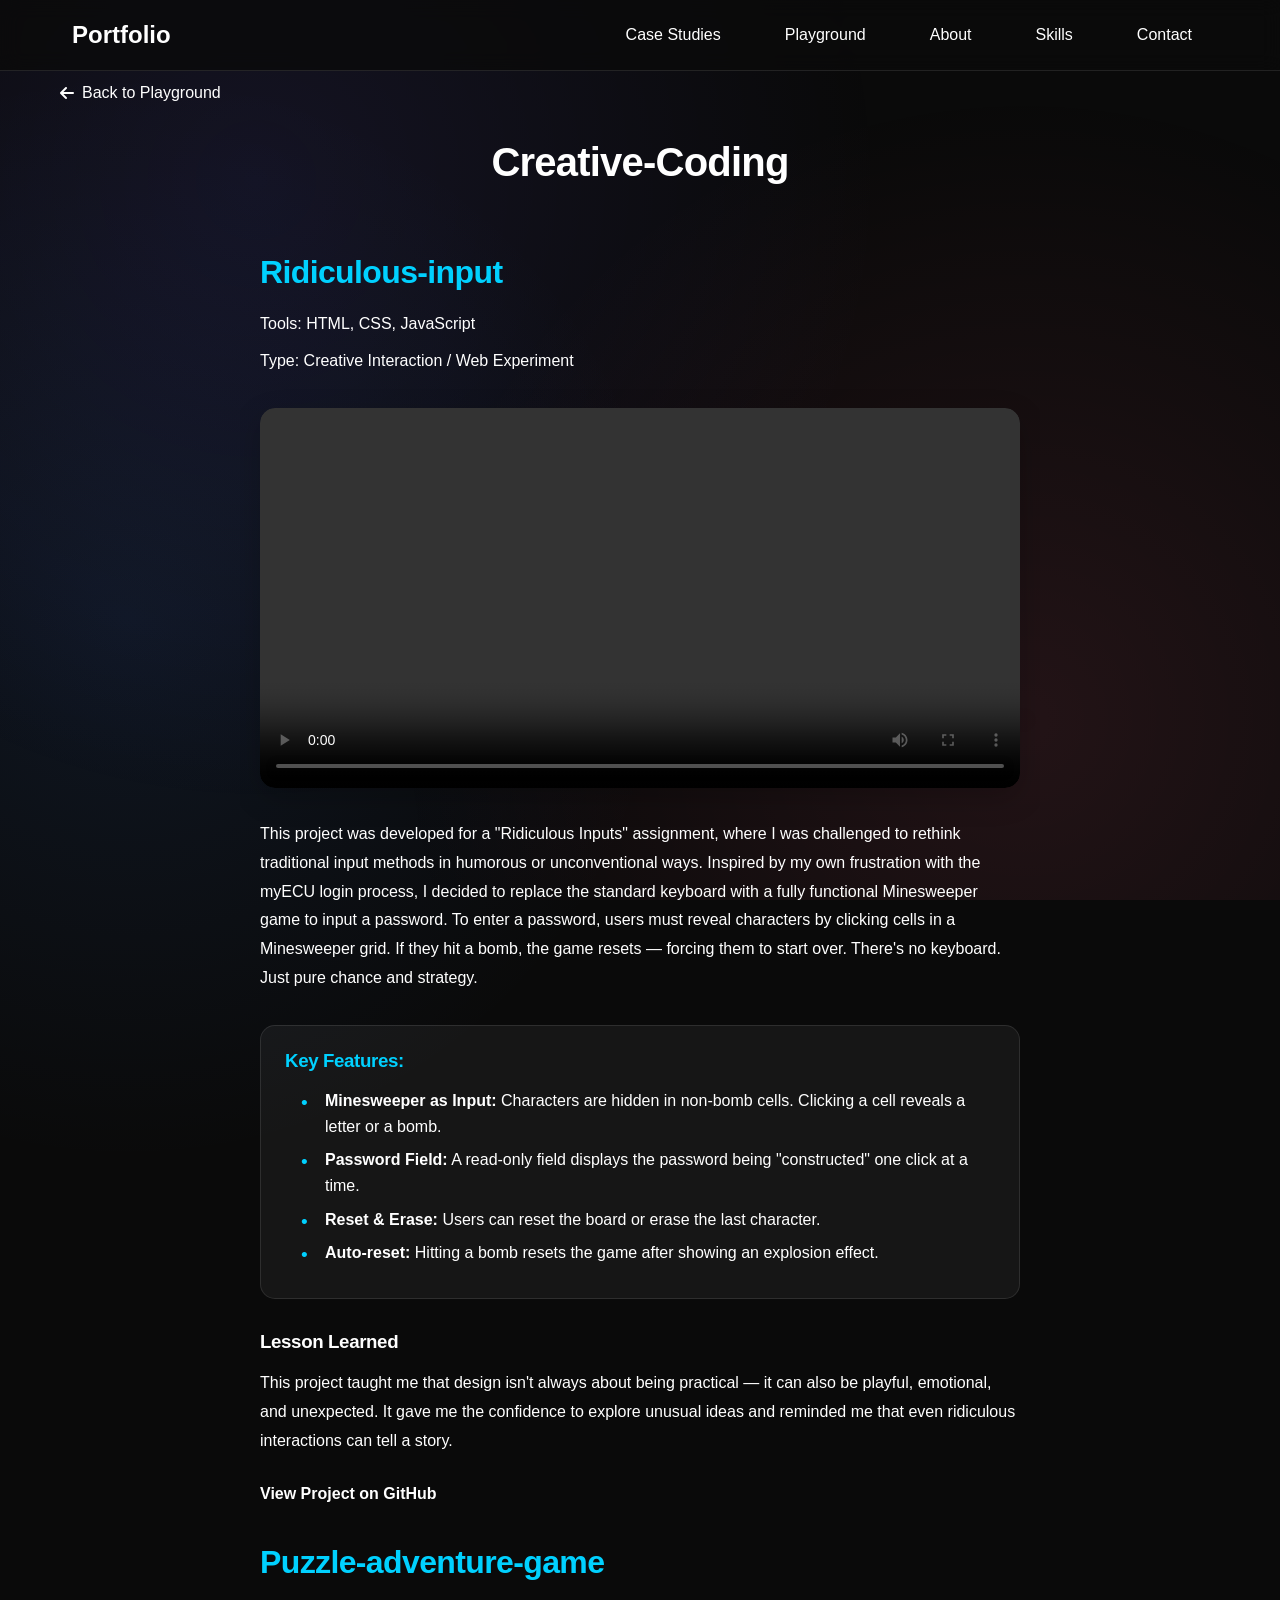
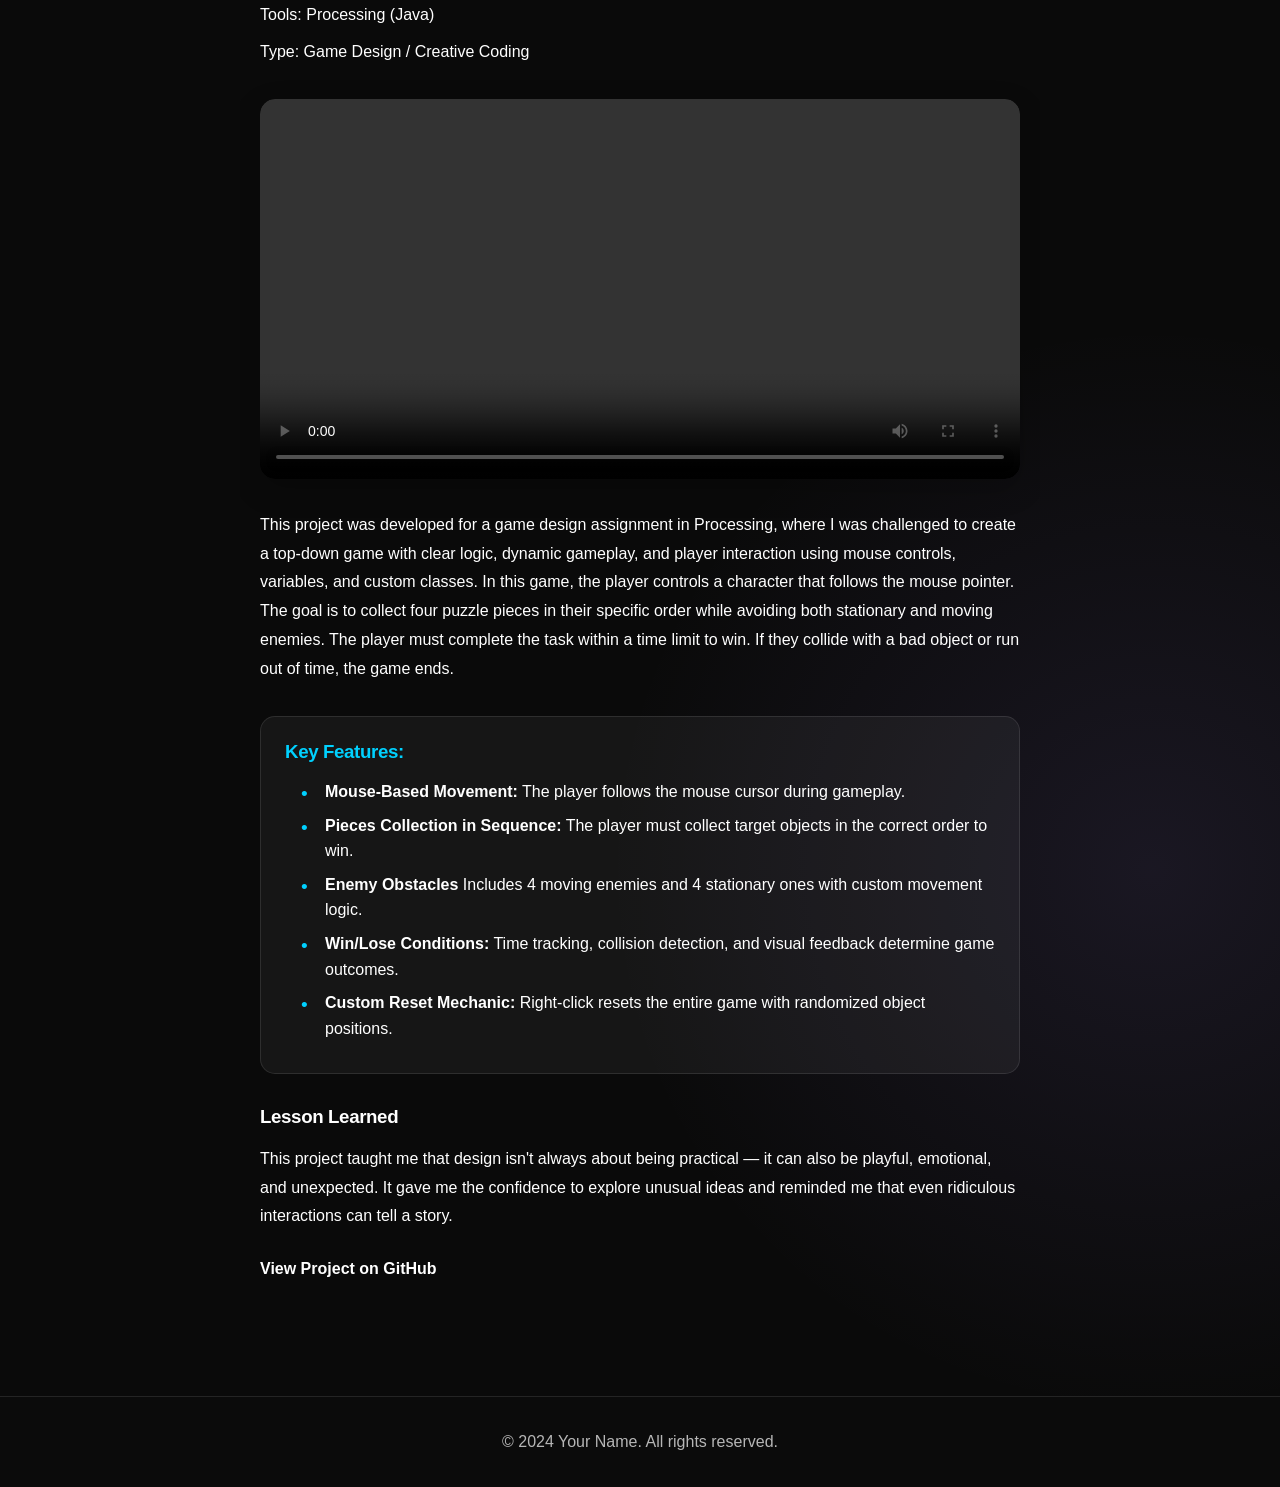
==== creative-coding.html @ 22c482e6 "Add files via upload" ====
<!DOCTYPE html>
<html lang="en">
<head>
    <meta charset="UTF-8">
    <meta name="viewport" content="width=device-width, initial-scale=1.0">
    <title>Creative Coding - My Portfolio</title>
    <link rel="icon" type="image/png" href="assets/moon_favicon.png" />
    <link rel="stylesheet" href="styles.css">
    <link rel="stylesheet" href="https://cdnjs.cloudflare.com/ajax/libs/font-awesome/6.0.0/css/all.min.css">
    <style>
        .project-detail {
            padding: 5rem 0;
        }
        
        .project-header {
            text-align: left;
            margin-bottom: 3rem;
        }
        
        .project-content {
            max-width: 800px;
            margin: 0 auto;
            padding: 0 20px;
            text-align: left;
        }
        
        .project-content h1 {
            margin-bottom: 1rem;
            color: var(--accent-color);
            font-size: 2rem;
            font-weight: 700;
            transition: color 0.3s ease;
        }
        
        .project-content h1:hover {
            color: var(--primary-color);
        }
        
        .project-content p {
            margin-bottom: 0.5rem;
        }
        
        .project-description {
            margin-bottom: 2rem;
            line-height: 1.8;
        }
        
        .back-link {
            display: inline-flex;
            align-items: center;
            gap: 0.5rem;
            color: var(--text-color);
            text-decoration: none;
            margin-bottom: 2rem;
            transition: color 0.3s ease;
        }
        
        .back-link:hover {
            color: var(--primary-color);
        }

        .project-description a {
            color: white;
            text-decoration: none;
            display: inline-flex;
            align-items: center;
            gap: 0.5rem;
            margin-top: 1rem;
            transition: color 0.3s ease;
        }

        .project-description a:hover {
            color: var(--accent-color);
        }
    </style>
</head>
<body>
    <nav class="navbar">
        <div class="nav-content">
            <a href="index.html#home" class="logo">Portfolio</a>
            <ul class="nav-links">
                <li><a href="index.html#case-studies">Case Studies</a></li>
                <li><a href="index.html#playground">Playground</a></li>
                <li><a href="index.html#about">About</a></li>
                <li><a href="index.html#skills">Skills</a></li>
                <li><a href="index.html#contact">Contact</a></li>
            </ul>
            <div class="menu-btn">
                <i class="fas fa-bars"></i>
            </div>
        </div>
    </nav>

    <section class="project-detail">
        <div class="container">
            <a href="index.html#playground" class="back-link">
                <i class="fas fa-arrow-left"></i>
                Back to Playground
            </a>
            <div class="project-header">
                <h2>Creative-Coding</h2>
            </div>
            <div class="project-content">
                <h1>Ridiculous-input </h1>
          <p> Tools: HTML, CSS, JavaScript</p>
         <p>  Type: Creative Interaction / Web Experiment</p>
                <div class="project-video">
                    <video controls>
                        <source src="assets/creative coding/minesweeper.mp4">
                        Your browser does not support the video tag.
                    </video>
                </div>

                <div class="project-description">
                    <p>This project was developed for a "Ridiculous Inputs" assignment, where I was challenged to rethink traditional input methods in humorous or unconventional ways. Inspired by my own frustration with the myECU login process, I decided to replace the standard keyboard with a fully functional Minesweeper game to input a password.
                        To enter a password, users must reveal characters by clicking cells in a Minesweeper grid. If they hit a bomb, the game resets — forcing them to start over. There's no keyboard. Just pure chance and strategy.</p>
                </div>
                
                <div class="project-details">
                    <h3>Key Features:</h3>
                    <ul>
                        <li><strong>Minesweeper as Input:</strong> Characters are hidden in non-bomb cells. Clicking a cell reveals a letter or a bomb.</li>
                        <li><strong>Password Field:</strong> A read-only field displays the password being "constructed" one click at a time.</li>
                        <li><strong>Reset & Erase:</strong> Users can reset the board or erase the last character.</li>
                        <li><strong>Auto-reset:</strong> Hitting a bomb resets the game after showing an explosion effect.</li>
                    </ul>
                </div>
                <div class="project-description">
                    <h3>Lesson Learned</h3>
                    <p>This project taught me that design isn't always about being practical — it can also be playful, emotional, and unexpected. It gave me the confidence to explore unusual ideas and reminded me that even ridiculous interactions can tell a story.</p>
                    <a href="https://github.com/Maforooz/Ridiculous-input.git"><strong>View Project on GitHub </strong></a>
                </div>
            </div>

            <div class="project-content">
                <h1>Puzzle-adventure-game</h1>
                <p>Tools: Processing (Java)</p>
                <p>Type: Game Design / Creative Coding</p>
                <div class="project-video">
                    <video controls>
                        <source src="assets/creative coding/puzzle.mp4">
                        Your browser does not support the video tag.
                    </video>
                </div>

                <div class="project-description">
                    <p>This project was developed for a game design assignment in Processing, where I was challenged to create a top-down game with clear logic, dynamic gameplay, and player interaction using mouse controls, variables, and custom classes.
                        In this game, the player controls a character that follows the mouse pointer. The goal is to collect four puzzle pieces in their specific order while avoiding both stationary and moving enemies. The player must complete the task within a time limit to win. If they collide with a bad object or run out of time, the game ends.</p>
                </div>
                
                <div class="project-details">
                    <h3>Key Features:</h3>
                    <ul>
                        <li><strong>Mouse-Based Movement:</strong> The player follows the mouse cursor during gameplay.</li>
                        <li><strong>Pieces Collection in Sequence:</strong> The player must collect target objects in the correct order to win.</li>
                        <li><strong>Enemy Obstacles</strong>  Includes 4 moving enemies and 4 stationary ones with custom movement logic.</li>
                        <li><strong>Win/Lose Conditions:</strong> Time tracking, collision detection, and visual feedback determine game outcomes.</li>
                        <li><strong>Custom Reset Mechanic:</strong> Right-click resets the entire game with randomized object positions.</li>
                    </ul>
                </div>
                <div class="project-description">
                    <h3>Lesson Learned</h3>
                    <p>This project taught me that design isn't always about being practical — it can also be playful, emotional, and unexpected. It gave me the confidence to explore unusual ideas and reminded me that even ridiculous interactions can tell a story.</p>

                    <a href="https://github.com/Maforooz/Puzzle-Game.git"><strong>View Project on GitHub</strong></a>
            </div>
        </div>
    </section>

    <footer>
            <p>&copy; 2024 Your Name. All rights reserved.</p>
        </div>
    </footer>

    <script src="script.js"></script>
</body>
</html>
---- styles.css ----
/* Reset and base styles */
* {
    margin: 0;
    padding: 0;
    box-sizing: border-box;
    scroll-behavior: smooth;
}

:root {
    --primary-color: #6C63FF;
    --secondary-color: #FF6584;
    --accent-color: #00D1FF;
    --text-color: #FFFFFF;
    --light-text: rgba(255, 255, 255, 0.7);
    --background: #0A0A0A;
    --section-bg: #0B0B0B;
    --card-bg: rgba(255, 255, 255, 0.05);
    --border-color: rgba(255, 255, 255, 0.1);
}

body {
    font-family: 'Inter', 'Segoe UI', sans-serif;
    line-height: 1.6;
    color: var(--text-color);
    background-color: var(--background);
    background-image: 
        radial-gradient(circle at 10% 20%, rgba(59, 130, 246, 0.1) 0%, transparent 20%),
        radial-gradient(circle at 90% 80%, rgba(167, 139, 250, 0.1) 0%, transparent 20%);
}

/* Creative Background Effects */
body::before {
    content: '';
    position: fixed;
    top: 0;
    left: 0;
    width: 100%;
    height: 100%;
    background: 
        radial-gradient(circle at 20% 20%, rgba(108, 99, 255, 0.1) 0%, transparent 50%),
        radial-gradient(circle at 80% 80%, rgba(255, 101, 132, 0.1) 0%, transparent 50%);
    z-index: -1;
    animation: gradientMove 20s ease infinite;
}

@keyframes gradientMove {
    0% { transform: scale(1); }
    50% { transform: scale(1.2); }
    100% { transform: scale(1); }
}

.container {
    max-width: 1200px;
    margin: 0 auto;
    padding: 0 20px;
}

/* Navigation */
.navbar {
    position: fixed;
    top: 0;
    left: 0;
    width: 100%;
    background: rgba(10, 10, 10, 0.8);
    backdrop-filter: blur(10px);
    z-index: 1000;
    border-bottom: 1px solid rgba(255, 255, 255, 0.1);
    transition: all 0.3s ease;
}

.navbar.scrolled {
    background: rgba(255, 255, 255, 0.95);
    box-shadow: 0 4px 30px rgba(0, 0, 0, 0.1);
}

.navbar.scrolled .nav-links a {
    color: #1e293b;
}

.navbar.scrolled .logo {
    color: #1e293b;
}

.navbar.scrolled .menu-btn i {
    color: #1e293b;
}

.nav-content {
    display: flex;
    justify-content: space-between;
    align-items: center;
    padding: 1rem 2rem;
    max-width: 1200px;
    margin: 0 auto;
}

.logo {
    font-size: 1.5rem;
    font-weight: bold;
    color: var(--text-color);
    position: relative;
    text-decoration: none;
    display: inline-block;
}

.logo::after {
    content: '';
    position: absolute;
    bottom: -5px;
    left: 0;
    width: 100%;
    height: 2px;
    background: linear-gradient(90deg, var(--text-color), var(--secondary-color));
    transform: scaleX(0);
    transition: transform 0.3s ease;
}

.logo:hover::after {
    transform: scaleX(1);
}

.nav-links {
    display: flex;
    list-style: none;
    gap: 2rem;
}

.nav-links a {
    text-decoration: none;
    color: var(--text-color);
    font-weight: 500;
    position: relative;
    padding: 0.5rem 1rem;
    transition: all 0.3s ease;
}

.nav-links a::after {
    content: '';
    position: absolute;
    bottom: 0;
    left: 50%;
    width: 0;
    height: 2px;
    background: var(--accent-color);
    transition: all 0.3s ease;
    transform: translateX(-50%);
}

.nav-links a:hover::after {
    width: 80%;
}

.menu-btn {
    display: none;
    font-size: 1.5rem;
    cursor: pointer;
}

/* Hero Section */
.hero {
    height: 100vh;
    display: flex;
    align-items: center;
    justify-content: center;
    text-align: center;
    position: relative;
    overflow: hidden;
    background: linear-gradient(135deg, 
        rgba(108, 99, 255, 0.1) 0%,
        rgba(255, 101, 132, 0.1) 100%);
}

.hero::before {
    content: '';
    position: absolute;
    top: 0;
    left: 0;
    width: 100%;
    height: 100%;
    background: 
        radial-gradient(circle at 20% 20%, rgba(108, 99, 255, 0.2) 0%, transparent 50%),
        radial-gradient(circle at 80% 80%, rgba(255, 101, 132, 0.2) 0%, transparent 50%),
        radial-gradient(circle at 50% 50%, rgba(0, 209, 255, 0.1) 0%, transparent 70%);
    z-index: -1;
    animation: gradientShift 20s ease infinite;
}

/* Remove the grid pattern */
.hero::after {
    display: none;
}

@keyframes gradientShift {
    0% { 
        background: 
            radial-gradient(circle at 20% 20%, rgba(135, 99, 255, 0.436) 0%, transparent 50%),
            radial-gradient(circle at 80% 80%, rgba(255, 101, 132, 0.637) 0%, transparent 50%),
            radial-gradient(circle at 50% 50%, rgba(0, 208, 255, 0.438) 0%, transparent 70%);
    }
    50% { 
        background: 
            radial-gradient(circle at 20% 20%, rgba(255, 101, 132, 0.63) 0%, transparent 50%),
            radial-gradient(circle at 80% 80%, rgba(0, 208, 255, 0.442) 0%, transparent 50%),
            radial-gradient(circle at 50% 50%, rgba(107, 99, 255, 0.49) 0%, transparent 70%);
    }
    100% { 
        background: 
            radial-gradient(circle at 20% 20%, rgba(107, 99, 255, 0.348) 0%, transparent 50%),
            radial-gradient(circle at 80% 80%, rgba(255, 101, 132, 0.451) 0%, transparent 50%),
            radial-gradient(circle at 50% 50%, rgba(0, 208, 255, 0.345) 0%, transparent 70%);
    }
}

.hero-content {
    position: relative;
    z-index: 1;
    backdrop-filter: blur(2px);
    background: rgba(10, 10, 10, 0.3);
    padding: 3rem;
    border-radius: 20px;
    box-shadow: 0 8px 32px rgba(0, 0, 0, 0.2);
    border: 1px solid rgba(255, 255, 255, 0.1);
}

.hero-content h1 {
    font-size: 3.5rem;
    margin-bottom: 2rem;
    line-height: 1.4;
    letter-spacing: -0.02em;
    color: var(--text-color);
    text-shadow: 0 2px 4px rgba(0, 0, 0, 0.3);
    background: none;
   
    -webkit-text-fill-color: var(--text-color);
}

.hero-content p {
    font-size: 1.2rem;
    margin-bottom: 3rem;
    color: var(--text-color);
    line-height: 1.8;
    max-width: 600px;
    margin-left: auto;
    margin-right: auto;
    text-shadow: 0 1px 2px rgba(0, 0, 0, 0.2);
}

.hero-buttons {
    display: flex;
    gap: 1rem;
    justify-content: center;
    margin-top: 2rem;
}

.cta-button {
    display: inline-block;
    padding: 1rem 2rem;
    background: transparent;
    color: var(--text-color);
    text-decoration: none;
    border: 2px solid var(--accent-color);
    border-radius: 30px;
    font-weight: bold;
    transition: all 0.3s ease;
    position: relative;
    overflow: hidden;
}

.cta-button.secondary {
    border-color: var(--accent-color);
}

.cta-button::before {
    content: '';
    position: absolute;
    top: 0;
    left: -100%;
    width: 100%;
    height: 100%;
    background: linear-gradient(90deg, transparent, rgba(255, 255, 255, 0.2), transparent);
    transition: left 0.5s ease;
}

.cta-button:hover {
    color: var(--text-color);
    transform: translateY(-3px);
    box-shadow: 0 5px 15px rgba(0, 209, 255, 0.3);
}

.cta-button:hover::before {
    left: 100%;
}

/* About Section */
.about {
    padding: 5rem 0;
    background: var(--section-bg);
}

.about-content {
    display: grid;
    grid-template-columns: 1fr 1fr;
    gap: 1rem;
    align-items: left;
}

.about-image img {
    width: 50%;
    border-radius: 50%;
    box-shadow: 0 10px 30px rgba(0, 0, 0, 0.2);
}

.about-stats {
    display: flex;
    gap: 2rem;
    margin-top: 2rem;
}

.stat {
    text-align: center;
}

.stat-number {
    font-size: 2rem;
    font-weight: bold;
    color: var(--accent-color);
    display: block;
}

.stat-label {
    color: var(--light-text);
    font-size: 0.9rem;
}

/* Projects Section */
.projects {
    padding: 5rem 0;
    background: var(--section-bg);
    position: relative;
}

.projects::before {
    content: '';
    position: absolute;
    top: 0;
    left: 0;
    width: 100%;
    height: 100%;
    background: linear-gradient(135deg, 
        rgba(59, 130, 246, 0.1) 0%,
        rgba(167, 139, 250, 0.1) 100%);
    z-index: -1;
}

.project-grid {
    display: grid;
    grid-template-columns: repeat(auto-fit, minmax(300px, 1fr));
    gap: 2rem;
    margin-top: 2rem;
}

.project-card {
    background: var(--card-bg);
    border-radius: 15px;
    overflow: hidden;
    border: 1px solid var(--border-color);
    transition: all 0.4s cubic-bezier(0.4, 0, 0.2, 1);
    position: relative;
}

.project-card::before {
    content: '';
    position: absolute;
    top: 0;
    left: 0;
    width: 100%;
    height: 100%;
    background: linear-gradient(45deg, var(--primary-color), var(--accent-color));
    opacity: 0;
    transition: opacity 0.4s ease;
    z-index: 1;
}

.project-card:hover {
    transform: translateY(-10px) scale(1.02);
    box-shadow: 0 20px 40px rgba(0, 0, 0, 0.3);
}

.project-card:hover::before {
    opacity: 0.1;
}

.project-card img {
    width: 100%;
    height: 300px;
    object-fit: cover;
    transition: transform 0.3s ease;
}

.project-card:hover img {
    transform: scale(1.05);
}

.project-info {
    padding: 1.5rem;
    position: relative;
    z-index: 1;
}

.project-info h3 {
    margin-bottom: 0.5rem;
    color: var(--text-color);
    font-size: 1.5rem;
}

.project-info p {
    color: var(--light-text);
    margin-bottom: 1rem;
    font-size: 0.9rem;
}

.project-link {
    display: inline-block;
    padding: 0.5rem 1rem;
    background: var(--accent-color);
    color: var(--background);
    text-decoration: none;
    border-radius: 5px;
    transition: all 0.3s ease;
    font-weight: 500;
}

.project-link:hover {
    transform: translateY(-2px);
    box-shadow: 0 5px 15px rgba(244, 114, 182, 0.3);
}

/* Skills Section */
.skills {
    padding: 5rem 0;
    background: var(--section-bg);
}

.skills-grid {
    display: grid;
    grid-template-columns: repeat(auto-fit, minmax(300px, 1fr));
    gap: 2rem;
    margin-top: 2rem;
}

.skill-category {
    background: var(--card-bg);
    padding: 2rem;
    border-radius: 15px;
    border: 1px solid var(--border-color);
}

.skill-category h3 {
    color: var(--accent-color);
    margin-bottom: 1rem;
}

.skill-items {
    display: flex;
    flex-wrap: wrap;
    gap: 1rem;
}

.skill-item {
    background: rgba(255, 255, 255, 0.1);
    padding: 0.5rem 1rem;
    border-radius: 20px;
    color: var(--text-color);
    font-size: 0.9rem;
    transition: all 0.3s ease;
}

.skill-item:hover {
    background: var(--accent-color);
    transform: translateY(-2px);
}

/* Contact Section */
.contact {
    padding: 5rem 0;
}

.contact-content {
    text-align: center;
    max-width: 600px;
    margin: 0 auto;
}

.contact-links {
    display: flex;
    gap: 2rem;
    justify-content: center;
    margin-top: 2rem;
}

.contact-link {
    display: flex;
    align-items: center;
    gap: 0.5rem;
    color: var(--text-color);
    text-decoration: none;
    padding: 0.75rem 1.5rem;
    border: 1px solid var(--border-color);
    border-radius: 30px;
    transition: all 0.3s ease;
    position: relative;
    overflow: hidden;
}

.contact-link:hover {
    border-color: var(--accent-color);
    transform: translateY(-3px);
}

.contact-link i {
    color: var(--accent-color);
}

.contact-link::before {
    content: '';
    position: absolute;
    top: 0;
    left: -100%;
    width: 100%;
    height: 100%;
    background: linear-gradient(90deg, transparent, rgba(255, 255, 255, 0.2), transparent);
    transition: left 0.5s ease;
}

.contact-link:hover::before {
    left: 100%;
}

/* Footer */
footer {
    background: var(--section-bg);
    padding: 2rem 0;
    text-align: center;
    border-top: 1px solid var(--border-color);
}

footer p {
    color: var(--light-text);
}

/* Responsive Design */
@media (max-width: 768px) {
    .nav-links {
        display: none;
        position: absolute;
        top: 100%;
        left: 0;
        width: 100%;
        background: var(--background);
        padding: 1rem;
        flex-direction: column;
        align-items: center;
        gap: 1rem;
        border-bottom: 1px solid var(--border-color);
    }

    .nav-links.active {
        display: flex;
    }

    .menu-btn {
        display: block;
        font-size: 1.5rem;
        cursor: pointer;
        color: var(--text-color);
        transition: color 0.3s ease;
    }

    .menu-btn.active {
        color: var(--accent-color);
    }

    .about-content {
        grid-template-columns: 1fr;
    }

    .hero-content h1 {
        font-size: 2.5rem;
    }

    .hero-buttons {
        flex-direction: column;
    }

    .contact-links {
        flex-direction: column;
    }
}

/* Animations */
@keyframes gradientShift {
    0% { background-position: 0% 50%; }
    50% { background-position: 100% 50%; }
    100% { background-position: 0% 50%; }
}

/* Section Headings */
h2 {
    text-align: center;
    font-size: 2.5rem;
    margin-bottom: 3rem;
    color: var(--text-color);
    position: relative;
    display: inline-block;
    left: 50%;
    transform: translateX(-50%);
    line-height: 1.4;
    letter-spacing: -0.02em;
}

h2::after {
    content: '';
    position: absolute;
    bottom: -10px;
    left: 0;
    width: 100%;
    height: 3px;
    background: linear-gradient(90deg, var(--primary-color), var(--secondary-color));
    border-radius: 3px;
}

/* Playground Section */
.playground {
    padding: 5rem 0;
    position: relative;
}

.playground::before {
    content: '';
    position: absolute;
    top: 0;
    left: 0;
    width: 100%;
    height: 100%;
    background: radial-gradient(circle at center, 
        rgba(59, 130, 246, 0.1) 0%,
        transparent 70%);
    z-index: -1;
}

.playground-grid {
    display: grid;
    grid-template-columns: repeat(auto-fit, minmax(300px, 1fr));
    gap: 2rem;
    margin-top: 2rem;
}

.playground-card {
    background: var(--card-bg);
    border-radius: 15px;
    padding: 2rem;
    text-align: center;
    border: 1px solid var(--border-color);
    transition: all 0.4s cubic-bezier(0.4, 0, 0.2, 1);
    cursor: pointer;
    position: relative;
    overflow: hidden;
    display: flex;
    text-decoration: none;
    flex-direction: column;
    justify-content: space-between;
    min-height: 200px;
}

.playground-card:nth-child(1) {
    background: linear-gradient(135deg, #471071, #8935CA, #D82AD4);
}

.playground-card:nth-child(1) i {
    margin-top: 1rem;
    margin-bottom: auto;
}

.playground-card:nth-child(1) h3 {
    margin-top: auto;
    margin-bottom: 1rem;
}

.playground-card:nth-child(2) {
    background: linear-gradient(135deg, #F92EDC, #811FEE, #0010F5);
}

.playground-card:nth-child(3) {
    background: linear-gradient(135deg, #0DE7FA, #079BA5, #1203FA);
}

.playground-card::before {
    content: '';
    position: absolute;
    top: 0;
    left: 0;
    width: 100%;
    height: 100%;
    background: linear-gradient(45deg, var(--primary-color), var(--accent-color));
    opacity: 0;
    transition: opacity 0.4s ease;
    z-index: 1;
}

.playground-card:hover {
    transform: translateY(-10px) scale(1.02);
    box-shadow: 0 20px 40px rgba(0, 0, 0, 0.3);
}

.playground-card:hover::before {
    opacity: 0.1;
}

.playground-card i {
    font-size: 2.5rem;
    color: white;
    margin-bottom: 1.5rem;
    transition: transform 0.3s ease;
    position: relative;
    z-index: 1;
}

.playground-card h3 {
    margin-bottom: 1.5rem;
    color: white;
    position: relative;
    display: inline-block;
    z-index: 1;
    line-height: 1.4;
}

/* Remove the underline effect */
.playground-card h3::after {
    display: none;
}

/* Case Study Styles */
.case-study {
    padding: 5rem 0;
}

.case-study-header {
    text-align: center;
    margin-bottom: 3rem;
}

.case-study-header h1 {
    font-size: 3rem;
    margin-bottom: 1rem;
    background: linear-gradient(135deg, var(--primary-color), var(--secondary-color));
    -webkit-text-fill-color: transparent;
}

.case-study-meta {
    display: flex;
    justify-content: center;
    gap: 2rem;
    color: var(--light-text);
}

.case-study-hero {
    margin-bottom: 3rem;
}

.case-study-hero img {
    width: 100%;
    border-radius: 15px;
    box-shadow: 0 10px 30px rgba(0, 0, 0, 0.2);
}

.case-study-content {
    max-width: 800px;
    margin: 0 auto;
}

.case-study-overview {
    margin-bottom: 3rem;
}

.case-study-overview h2 {
    margin-bottom: 1rem;
    color: var(--text-color);
}

.case-study-details {
    display: grid;
    grid-template-columns: repeat(auto-fit, minmax(250px, 1fr));
    gap: 2rem;
    margin-bottom: 3rem;
}

.detail h3 {
    color: var(--accent-color);
    margin-bottom: 1rem;
}

.detail ul {
    list-style: none;
}

.detail ul li {
    margin-bottom: 0.5rem;
    color: var(--light-text);
}

.case-study-gallery {
    margin-bottom: 3rem;
}

.gallery-grid {
    display: grid;
    grid-template-columns: repeat(auto-fit, minmax(300px, 1fr));
    gap: 1rem;
    margin-top: 1rem;
}

.gallery-grid img {
    width: 100%;
    border-radius: 10px;
    transition: transform 0.3s ease;
}

.gallery-grid img:hover {
    transform: scale(1.02);
}

.case-study-results {
    margin-bottom: 3rem;
}

.case-study-results h2 {
    margin-bottom: 1rem;
    color: var(--text-color);
}

.case-study-navigation {
    display: flex;
    justify-content: space-between;
    margin-top: 3rem;
    padding-top: 2rem;
    border-top: 1px solid var(--border-color);
}

.nav-link {
    display: flex;
    align-items: center;
    gap: 0.5rem;
    color: var(--text-color);
    text-decoration: none;
    padding: 0.75rem 1.5rem;
    border: 1px solid var(--border-color);
    border-radius: 30px;
    transition: all 0.3s ease;
}

.nav-link:hover {
    border-color: var(--accent-color);
    transform: translateY(-3px);
}

.nav-link i {
    color: var(--accent-color);
}

@media (max-width: 768px) {
    .case-study-header h1 {
        font-size: 2rem;
    }

    .case-study-meta {
        flex-direction: column;
        gap: 1rem;
    }

    .case-study-navigation {
        flex-direction: column;
        gap: 1rem;
    }

    .nav-link {
        justify-content: center;
    }
}

/* Project Video Styles */
.project-video {
    margin: 2rem 0;
    border-radius: 15px;
    overflow: hidden;
    box-shadow: 0 10px 30px rgba(0, 0, 0, 0.2);
}

.project-video video {
    width: 100%;
    display: block;
    border-radius: 15px;
}

.project-description {
    margin: 2rem 0;
    line-height: 1.8;
    color: var(--text-color);
}

.project-details {
    margin: 2rem 0;
    padding: 1.5rem;
    background: var(--card-bg);
    border-radius: 15px;
    border: 1px solid var(--border-color);
}

.project-details h3 {
    color: var(--accent-color);
    margin-bottom: 1rem;
}

.project-details ul {
    list-style: none;
    padding-left: 1rem;
}

.project-details ul li {
    position: relative;
    padding-left: 1.5rem;
    margin-bottom: 0.5rem;
    color: var(--text-color);
}

.project-details ul li::before {
    content: '•';
    color: var(--accent-color);
    position: absolute;
    left: 0;
    font-size: 1.2rem;
}

/* Creative Text Effects */
h1::after, h2::after, h3::after {
    display: none;
}

/* Creative Button Effects */
.cta-button::before, .contact-link::before {
    content: '';
    position: absolute;
    top: 0;
    left: -100%;
    width: 100%;
    height: 100%;
    background: linear-gradient(90deg, transparent, rgba(255, 255, 255, 0.2), transparent);
    transition: left 0.5s ease;
}

.cta-button:hover::before, .contact-link:hover::before {
    left: 100%;
}

/* Creative Image Effects */
.project-image img {
    transition: all 0.4s cubic-bezier(0.4, 0, 0.2, 1);
    filter: grayscale(20%);
}

.project-image img:hover {
    filter: grayscale(0%);
    transform: scale(1.02);
}

/* Creative Navigation */
.nav-links a {
    position: relative;
    padding: 0.5rem 1rem;
}

.nav-links a::after {
    content: '';
    position: absolute;
    bottom: 0;
    left: 50%;
    width: 0;
    height: 2px;
    background: var(--accent-color);
    transition: all 0.3s ease;
    transform: translateX(-50%);
}

.nav-links a:hover::after {
    width: 80%;
}

/* Creative Section Transitions */
section {
    opacity: 0;
    transform: translateY(20px);
    transition: all 0.6s cubic-bezier(0.4, 0, 0.2, 1);
}

section.visible {
    opacity: 1;
    transform: translateY(0);
}

/* Creative Scrollbar */
::-webkit-scrollbar {
    width: 10px;
}

::-webkit-scrollbar-track {
    background: var(--background);
}

::-webkit-scrollbar-thumb {
    background: linear-gradient(var(--primary-color), var(--accent-color));
    border-radius: 5px;
}

::-webkit-scrollbar-thumb:hover {
    background: linear-gradient(var(--accent-color), var(--primary-color));
}

/* Creative Cursor */
.cursor {
    display: none;
}

/* Creative Text Animation */
h1 span, h2 span {
    display: inline-block;
    opacity: 0;
    transform: translateY(20px);
    animation: textReveal 0.5s forwards;
}

@keyframes textReveal {
    to {
        opacity: 1;
        transform: translateY(0);
    }
}

/* Headers and Titles */
h1, h2, h3 {
    letter-spacing: -0.02em;
    line-height: 1.2;
    margin-bottom: 1rem;
    color: var(--text-color);
}

.project-content h1 {
    font-size: 2.5rem;
    margin-bottom: 2rem;
    line-height: 1.4;
    letter-spacing: -0.02em;
    color: var(--accent-color);
}

.project-content p {
    margin-bottom: 1.5rem;
    line-height: 1.8;
    color: var(--text-color);
}

/* Project Image Fixes */
.project-image {
    display: flex;
    gap: 2rem;
    margin: 2rem 0;
    justify-content: center;
    position: relative;
    z-index: 1;
}

.project-image img {
    width: 45%;
    height: auto;
    border-radius: 10px;
    object-fit: cover;
    box-shadow: 0 4px 8px rgba(0, 0, 0, 0.1);
    transition: transform 0.3s ease;
}

/* Remove parallax effect from images */
.project-image img {
    transform: none !important;
}

/* Fix image container overflow */
.project-content {
    overflow: hidden;
    position: relative;
}
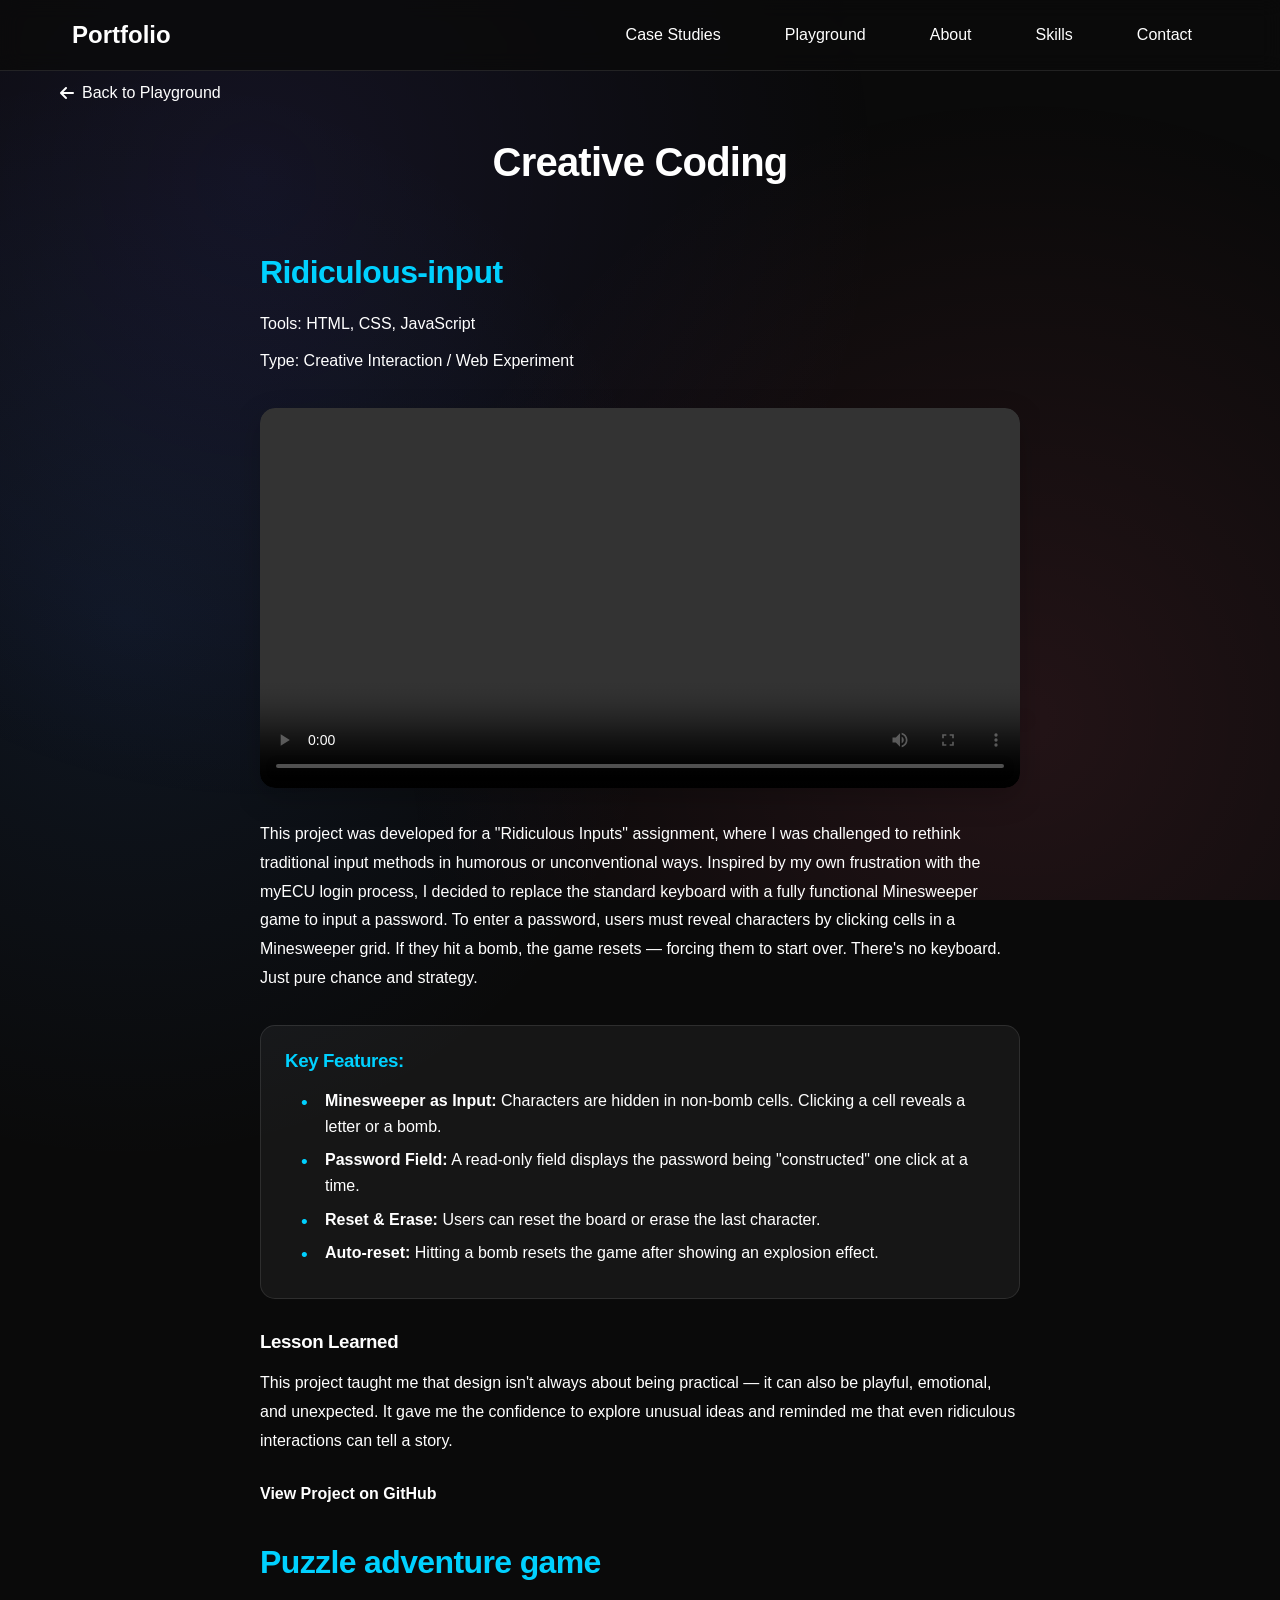
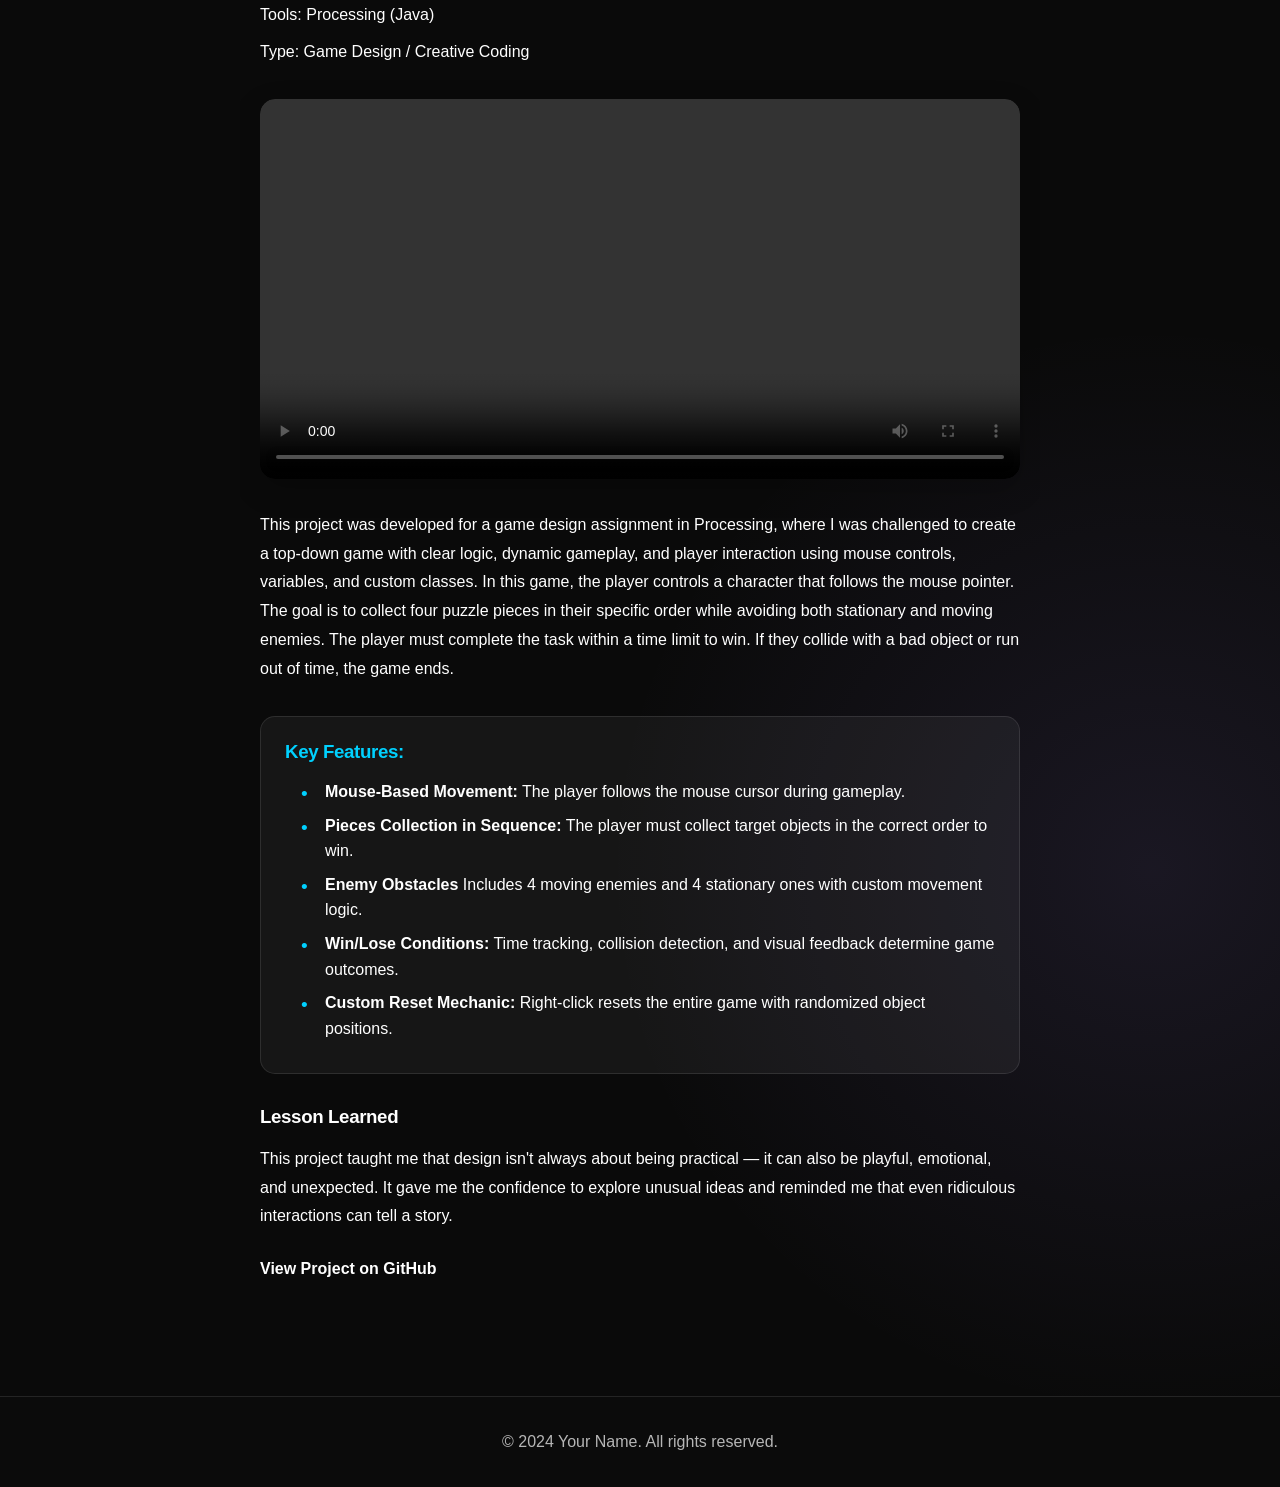
==== commit 340327ba: "Update creative-coding.html" ====
--- a/creative-coding.html
+++ b/creative-coding.html
@@ -98,7 +98,7 @@
                 Back to Playground
             </a>
             <div class="project-header">
-                <h2>Creative-Coding</h2>
+                <h2>Creative &nbsp; Coding</h2>
             </div>
             <div class="project-content">
                 <h1>Ridiculous-input </h1>
@@ -133,7 +133,7 @@
             </div>
 
             <div class="project-content">
-                <h1>Puzzle-adventure-game</h1>
+                <h1>Puzzle&nbsp;adventure&nbsp;game</h1>
                 <p>Tools: Processing (Java)</p>
                 <p>Type: Game Design / Creative Coding</p>
                 <div class="project-video">
@@ -174,4 +174,4 @@
 
     <script src="script.js"></script>
 </body>
-</html> +</html> 
